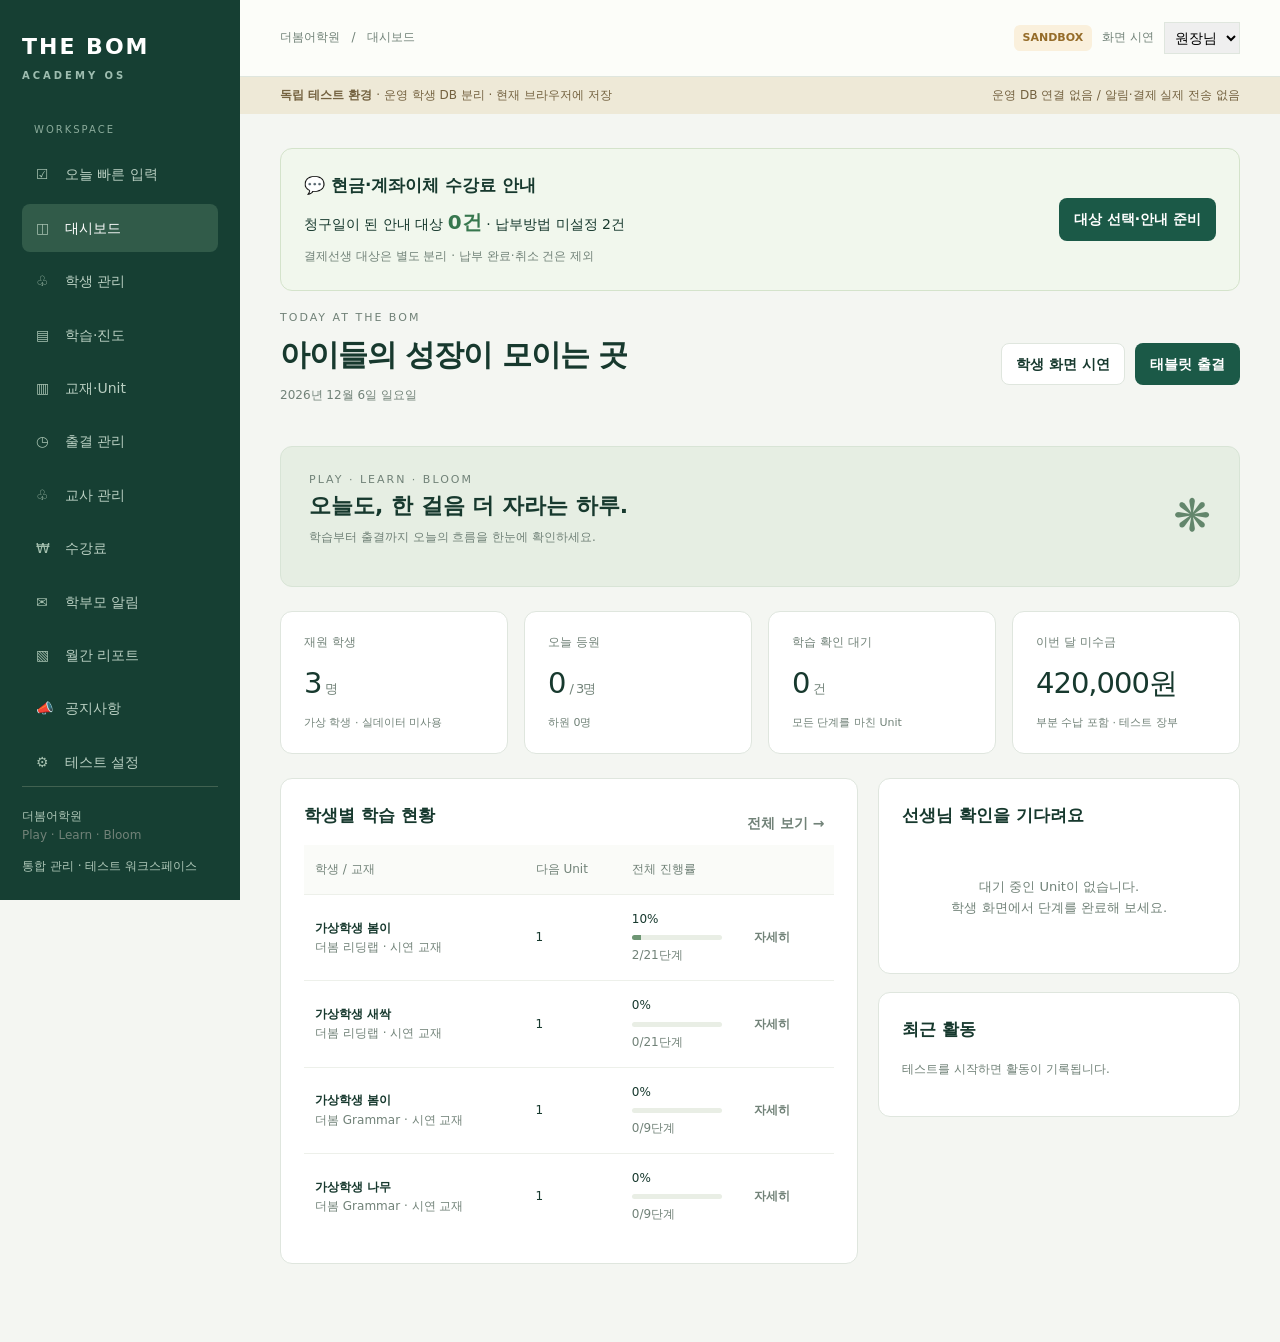
==== preview/academy-os/index.html @ 87edf985 "Keep vocabulary homework as completion checks only" ====
<!doctype html><html lang="ko"><head><meta charset="utf-8"><meta name="viewport" content="width=device-width,initial-scale=1"><meta name="theme-color" content="#1b5947"><meta http-equiv="Content-Security-Policy" content="default-src 'self'; connect-src 'self'; script-src 'self'; style-src 'self' 'unsafe-inline'; img-src 'self' data: blob:; media-src 'self' data: blob: https:; font-src 'self'; object-src 'none'; base-uri 'none'; form-action 'none'"><title>THE BOM ACADEMY OS · 테스트</title><link rel="stylesheet" href="styles.css?v=20261105hwtrim"></head><body><div id="root"></div><div id="toast" role="status" aria-live="polite"></div><dialog id="modal"></dialog><script type="module" src="app.mjs?v=20261105hwtrim"></script></body></html>
---- preview/academy-os/styles.css ----
:root{--green:#1b5947;--ink:#17392e;--muted:#718278;--bg:#f4f6f2;--line:#dfe6de;--pale:#e8f0e6;--gold:#ad7a32}*{box-sizing:border-box}body{margin:0;color:var(--ink);background:var(--bg);font:14px/1.6 system-ui,-apple-system,'Noto Sans KR',sans-serif}button,input,select,textarea{font:inherit}button{cursor:pointer}button:disabled{cursor:default;opacity:.45}button,a,input,select,textarea{outline-offset:4px}button{border:1px solid transparent;border-radius:8px;padding:9px 14px;background:var(--green);color:white;font-weight:650}button.secondary{background:white;border-color:var(--line);color:var(--ink)}button.quiet{background:transparent;color:var(--muted);padding:5px 9px}button.danger{background:#fff0ed;color:#a44736;border-color:#f0d4cb}a{color:var(--green)}.sidebar{position:fixed;inset:0 auto 0 0;width:240px;background:#163f33;color:#d9e8df;padding:34px 22px;display:flex;flex-direction:column;z-index:5}.brand{font-size:22px;font-weight:850;letter-spacing:2px;color:white;line-height:1.2}.brand small{display:block;font-size:10px;letter-spacing:3px;margin-top:10px;color:#9ebdb0}.side-label{font-size:10px;color:#8bab9b;letter-spacing:2px;margin:40px 12px 12px}.sidebar nav{display:grid;gap:5px}.sidebar nav button{background:none;text-align:left;color:#b9cfc2;border-radius:8px;padding:12px 13px;font-weight:500}.sidebar nav button.active{background:#315b49;color:white}.navicon{display:inline-block;width:29px;color:#a5c0af}.side-bottom{margin-top:auto;border-top:1px solid #416251;padding-top:20px;font-size:12px;color:#adc6b7}.main{margin-left:240px}.topbar{padding:22px 40px;border-bottom:1px solid var(--line);background:#fcfdf9;display:flex;align-items:center;justify-content:space-between;gap:12px}.crumb{color:var(--muted);font-size:12px}.role-control{display:flex;align-items:center;gap:10px}.role-control select{padding:6px;border-color:var(--line)}.badge{padding:4px 9px;border-radius:6px;font-size:11px;white-space:nowrap;background:var(--pale);color:var(--green);font-weight:650}.badge.amber{background:#faf0dc;color:#956c29}.badge.red{background:#f9e9e4;color:#a04a39}.test-banner{padding:9px 40px;background:#eee9d7;color:#746240;font-size:12px;display:flex;gap:10px;align-items:center;justify-content:space-between}.content{max-width:1450px;margin:auto;padding:34px 40px 60px}.eyebrow{font-size:11px;letter-spacing:2px;color:var(--muted)}h1{font-size:30px;letter-spacing:-1px;margin:5px 0 7px;font-weight:750}h2{font-size:17px;margin:0 0 16px}h3{font-size:15px;margin:0 0 9px}p{margin:4px 0 14px}.muted{color:var(--muted);font-size:12px}.page-head{display:flex;align-items:center;justify-content:space-between;gap:20px;margin-bottom:26px}.row{display:flex;align-items:center;gap:10px;flex-wrap:wrap}.between{justify-content:space-between}.metrics{display:grid;grid-template-columns:repeat(4,minmax(0,1fr));gap:16px;margin:24px 0}.metric,.card{background:#fff;border:1px solid var(--line);border-radius:12px}.metric{padding:21px 23px}.metric .num{font-size:29px;letter-spacing:-1px;margin:8px 0}.metric .num small{font-size:13px;margin-left:4px;color:var(--muted)}.metric .label{font-size:12px;color:var(--muted)}.metric .foot{font-size:11px;color:var(--muted)}.card{padding:23px;margin-bottom:18px}.columns{display:grid;grid-template-columns:1.6fr 1fr;gap:20px}.grid{display:grid;grid-template-columns:repeat(auto-fit,minmax(250px,1fr));gap:18px}.hero{padding:24px 28px;background:#e6eee3;border:1px solid #d8e4d6;border-radius:12px;display:flex;justify-content:space-between;align-items:center;gap:25px}.hero h2{font-size:22px;margin-bottom:5px}.hero .mark{font-size:45px;color:#63866c}.table-wrap{overflow-x:auto}table{width:100%;border-collapse:collapse;white-space:nowrap}td,th{text-align:left;padding:15px 11px;border-bottom:1px solid #edf0ea;font-size:12px}th{color:var(--muted);font-weight:500;background:#fafbf8}tr:last-child td{border-bottom:0}.person{display:flex;align-items:center;gap:10px}.avatar{height:34px;width:34px;background:#e9efe4;border-radius:50%;display:grid;place-items:center;color:#567555;font-size:11px}.progressbar{height:5px;border-radius:9px;background:#e9eee5;overflow:hidden;width:100%;min-width:65px;margin:6px 0}.progressbar i{display:block;height:100%;background:#6e9674}.empty{padding:32px;text-align:center;color:var(--muted);font-size:13px}.field{display:grid;gap:6px;margin-bottom:16px}.field label{font-size:12px;font-weight:650}.field input,.field select,.field textarea,input.search,select.filter{width:100%;padding:10px 12px;border:1px solid #d8e2d7;border-radius:7px;background:#fff;color:var(--ink)}textarea{min-height:95px;resize:vertical}.field textarea{white-space:pre-wrap}.formgrid{display:grid;grid-template-columns:1fr 1fr;gap:0 15px}input.search{max-width:260px}.tabs{display:flex;gap:8px;margin:18px 0;flex-wrap:wrap}.tabs button{background:white;color:var(--muted);border:1px solid var(--line)}.tabs button.active{background:var(--green);color:white}.step{padding:17px;border:1px solid var(--line);border-radius:9px;margin:10px 0}.step.done{background:#f0f6ed}.step label{display:flex;gap:12px;align-items:center;font-weight:650}.step input[type=checkbox]{accent-color:var(--green);width:19px;height:19px}.step p{margin:9px 0 0 31px;white-space:pre-wrap}.step audio{display:block;max-width:100%;margin-top:12px}.number{font-size:10px;color:var(--muted);letter-spacing:1px}dialog{border:1px solid var(--line);border-radius:14px;padding:27px;max-width:760px;width:calc(100% - 28px);max-height:90vh;color:var(--ink)}dialog::backdrop{background:#0d261ba6}dialog h2{font-size:20px}dialog .actions{display:flex;justify-content:flex-end;gap:9px;margin-top:22px;position:sticky;bottom:-27px;background:white;padding:16px 0}.stepedit{padding:15px;background:#f8faf6;border:1px solid var(--line);border-radius:8px;margin:10px 0}.note{font-size:12px;background:#f7f2e6;border-radius:8px;padding:12px 15px;color:#7b6840;margin-bottom:16px}.activity{padding:13px 0;border-bottom:1px solid #edf0ea}.activity:last-child{border:0}.dot{width:7px;height:7px;border-radius:50%;background:#739b73;display:inline-block;margin-right:9px}.week label{display:inline-flex;align-items:center;gap:4px;padding:7px}.report{max-width:820px;margin:auto;background:white;border:1px solid var(--line);padding:40px;border-radius:12px}.report header{border-bottom:2px solid var(--green);padding-bottom:18px;margin-bottom:22px}.report .comment{white-space:pre-wrap;padding:18px;background:#f4f7f0;border-radius:8px}.kiosk{max-width:480px;margin:30px auto;text-align:center}.kiosk input{font-size:30px;text-align:center;letter-spacing:15px}.keys{display:grid;grid-template-columns:repeat(3,1fr);gap:10px;margin:18px 0}.keys button{padding:17px;font-size:23px;background:white;color:var(--ink);border-color:var(--line)}#toast{position:fixed;bottom:25px;left:50%;transform:translateX(-50%);background:#183f32;color:white;max-width:90%;border-radius:9px;padding:12px 20px;z-index:30;display:none;font-size:13px}.file{display:none}.link-button{background:none;color:var(--green);padding:0;border:0}.balance{font-variant-numeric:tabular-nums}.student-shell{max-width:960px;margin:0 auto}.mobile-brand{display:none}.stepedit .field{margin-bottom:10px}.checkgroup{display:flex;gap:15px;padding:8px 0}.checkgroup label{display:flex;align-items:center;gap:5px}button:focus-visible,a:focus-visible{outline:3px solid #d6ac58}.print-only{display:none}@media(max-width:1050px){.sidebar{width:200px;padding:26px 16px}.main{margin-left:200px}.topbar{padding:18px 24px}.content{padding:25px 24px}.test-banner{padding:9px 24px}.metrics{grid-template-columns:repeat(2,1fr)}.columns{grid-template-columns:1fr}.role-control{flex-wrap:wrap}}@media(max-width:700px){.sidebar{position:relative;width:100%;padding:18px}.brand{font-size:17px}.brand small,.side-label,.side-bottom{display:none}.sidebar nav{display:flex;overflow-x:auto;margin-top:18px;gap:6px}.sidebar nav button{padding:9px 12px;white-space:nowrap;font-size:12px}.navicon{width:20px}.main{margin:0}.topbar{padding:12px 18px}.crumb{display:none}.content{padding:22px 16px}.test-banner{padding:9px 16px;display:block}.test-banner span{display:block}h1{font-size:25px}.page-head{align-items:flex-start;gap:10px;flex-wrap:wrap}.metric{padding:17px}.metric .num{font-size:24px}.card{padding:17px}.hero{padding:20px}.hero .mark{display:none}.formgrid{grid-template-columns:1fr}.report{padding:22px}.badge{font-size:10px}.grid{grid-template-columns:1fr}}@media print{body{background:white}.sidebar,.topbar,.test-banner,.page-head,.tabs,.no-print,#toast,dialog{display:none!important}.main{margin:0}.content{padding:0}.report{border:0;max-width:none}.print-only{display:block}.report{break-inside:avoid}button{display:none!important}}
/* Familiar Learning Lab: visible forms and simple horizontal navigation. */
.classic-lab{max-width:1100px;margin:auto}.lab-intro{padding:25px 28px;background:#e8f5eb;border:1px solid #d5e8d8;border-radius:20px;margin-bottom:20px}.lab-intro h1{font-size:27px;margin:9px 0}.lab-intro p{margin-bottom:0;color:#577060}.lab-tabs{display:flex;flex-wrap:wrap;gap:8px;margin:0 0 22px}.lab-tabs button{background:white;color:#28774f;border:1px solid #d8e7dc;border-radius:24px;padding:10px 16px}.lab-tabs button.active{background:#28774f;color:white}.classic-lab .card{border-radius:17px}.classic-lab .formgrid{grid-template-columns:repeat(3,minmax(0,1fr))}.lab-item{display:flex;justify-content:space-between;gap:15px;padding:18px 0;border-bottom:1px solid #e3ece4;align-items:center;flex-wrap:wrap}.lab-item:last-child{border:0}.lab-item p{margin:6px 0 0}.lab-count{font-size:30px;color:#28774f}.lab-week{display:block}.lab-week .week{margin-top:10px}.lab-form{max-width:100%}.classic-lab button{min-height:42px}.lab-item button{padding:8px 12px;font-size:12px}
/* Student garden: one full-width learning page, large targets, quiet guidance. */
.student-mode{background:#f5faf2;min-height:100vh;color:#284c37}.student-mode .sidebar{display:none}.student-mode .main{margin:0}.student-mode .topbar{max-width:none;background:#fffef9;border-bottom:1px solid #deead7;padding:14px max(20px,calc((100vw - 940px)/2));gap:10px}.student-mode .crumb{font-weight:800;color:#2b714d;font-size:14px}.student-mode .crumb::before{content:'🌿 ';font-size:20px}.student-mode .test-banner{background:#f3efdc;color:#82764f;padding:7px max(20px,calc((100vw - 940px)/2));font-size:10px}.student-mode .content{padding:28px 20px 35px;max-width:980px}.student-mode .card{border-radius:23px;border-color:#dce9d6;padding:25px 28px;box-shadow:0 3px 0 #e9f0e3;margin-bottom:20px}.student-shell{max-width:900px}.student-welcome{display:flex;justify-content:space-between;align-items:center;min-height:160px;padding:25px 34px;margin-bottom:18px;background:#e6f3d9;border:1px solid #d3e6be;border-radius:27px;position:relative;overflow:hidden}.student-kicker{font-size:10px;letter-spacing:2px;font-weight:800;color:#769366}.student-welcome h1{font-size:32px;font-weight:850;letter-spacing:-1px;margin:8px 0}.student-welcome h1 span{font-size:27px}.student-welcome p{color:#6e8960;margin:0;font-size:14px}.sprout-friend{height:112px;width:140px;position:relative;flex-shrink:0;margin-right:20px}.sprout-face{position:absolute;bottom:0;left:35px;width:88px;height:79px;border-radius:43% 43% 45% 45%;background:#fff9da;border:2px solid #d6dfa9;transform:rotate(-6deg);box-shadow:0 5px 0 #cfdfb8}.sprout-face i{position:absolute;top:30px;left:23px;background:#437345;height:7px;width:6px;border-radius:50%}.sprout-face i:nth-child(2){left:57px}.sprout-face b{position:absolute;left:34px;top:34px;font-size:21px;color:#437345}.sprout-face::before,.sprout-face::after{content:'';position:absolute;width:13px;height:7px;border-radius:50%;background:#f4cdb0;top:43px;left:9px}.sprout-face::after{left:62px}.leaf{position:absolute;width:43px;height:23px;background:#80b46e;border:2px solid #699957;border-radius:80% 5% 80% 5%;top:11px;left:40px;transform:rotate(43deg);z-index:1}.leaf.right{left:77px;top:6px;transform:rotate(-20deg)}.demo-student{font-size:11px;color:#819174;margin:0 5px 18px}.demo-student summary{cursor:pointer}.demo-student select{margin:9px;border:1px solid #d2e1ca;background:white;padding:6px 10px;border-radius:8px}.student-mode h2{font-size:18px;margin:0 0 19px;display:flex;align-items:center;gap:10px;letter-spacing:-.5px}.section-number{display:inline-grid;place-items:center;background:#e5f0da;color:#568344;width:27px;height:27px;border-radius:50%;font-size:13px}.section-emoji{font-size:20px;margin-left:2px}.book-picks{display:grid;grid-template-columns:repeat(2,minmax(0,1fr));gap:13px}.book-pick{display:flex;align-items:center;gap:13px;border:2px solid #e4eadf;border-radius:17px;background:#fffefa;color:#34553a;text-align:left;padding:15px;min-height:99px;position:relative;transition:border-color .15s}.book-pick.selected{background:#f0f8e9;border-color:#81ac67}.book-cover{font-size:37px;flex-shrink:0;display:grid;place-items:center;width:50px;height:60px;background:#e4f0da;border-radius:9px}.book-cover.cover-1{background:#fff0d9}.book-cover.cover-2{background:#e4eef4}.book-pick strong{display:block;font-size:14px;line-height:1.5;overflow-wrap:anywhere}.book-pick small{display:block;font-size:10px;color:#829271;margin-top:6px;font-weight:500}.book-tick{margin-left:auto;width:23px;height:23px;display:grid;place-items:center;flex-shrink:0;border-radius:50%;background:#edf1e7;font-size:13px;color:#93a087}.book-pick.selected .book-tick{background:#80a966;color:white}.unit-picks{display:grid;grid-template-columns:repeat(auto-fill,minmax(105px,1fr));gap:10px;max-height:250px;overflow-y:auto;padding:2px}.unit-pick{border:1px solid #dde7d5;background:#fbfcf7;color:#6d8063;padding:11px 8px;border-radius:14px;min-height:65px}.unit-pick span{font-weight:800;display:block;font-size:14px}.unit-pick small{font-weight:500;font-size:10px;display:block;margin-top:3px}.unit-pick.selected{background:#e4f1d7;color:#3c7139;border:2px solid #86ac69}.unit-pick.approved:not(.selected){background:#fff9e8;border-color:#e9dcad;color:#8d7a45}.student-total{margin:16px 1px 0;font-size:11px}.student-total .progressbar{height:5px;margin-top:8px;background:#eef2e8}.student-mode .progressbar i{background:#95b979}.student-lesson .row h2{margin-bottom:0}.lesson-pill{font-size:11px;color:#65834f;background:#eef5e7;border-radius:20px;padding:7px 13px}.lesson-progress{margin:20px 0 18px;padding:16px 19px;background:#f5f8ef;border-radius:15px}.lesson-progress-top{display:flex;align-items:center;justify-content:space-between;gap:10px;color:#63814b;font-size:12px}.lesson-progress-top>span{font-weight:800}.lesson-progress .progressbar{height:9px;background:#e2ead9;margin:10px 0 7px}.growth-dots{display:flex;justify-content:space-between;gap:6px}.growth-dots span{text-align:center;flex:1;color:#c9d7be;font-size:16px;line-height:1.1}.growth-dots .grown{font-size:14px}.student-step{border:1px solid #e0e8d8;border-radius:18px;margin:13px 0;background:#fffefc;overflow:hidden}.student-step.next{border:2px solid #96b97b;background:#fefff9}.student-step.done{background:#f2f8ec;border-color:#d9e6cf}.step-label{cursor:pointer;display:flex;align-items:center;gap:12px;padding:19px 19px 9px;min-height:80px}.step-label input{order:4;width:23px;height:23px;accent-color:#6e9b50;flex-shrink:0;margin-left:4px;cursor:pointer}.step-number{display:grid;place-items:center;height:34px;width:34px;border-radius:12px;background:#eef1e6;color:#849475;font-size:12px;font-weight:800;flex-shrink:0}.student-step.next .step-number{background:#dfeccf;color:#5c7c48}.student-step.done .step-number{background:#8cae6e;color:white}.step-heading{display:block;flex:1}.step-heading strong{display:block;font-size:16px;letter-spacing:-.3px;line-height:1.5}.step-heading small{font-size:11px;display:block;color:#93a084;margin-top:3px}.step-state{font-size:10px;color:#9aa78d;white-space:nowrap}.student-step.done .step-state{color:#79a159;font-weight:750}.step-body{padding:0 22px 20px 66px}.step-body p{font-size:12px;color:#7f8f70;white-space:pre-wrap;line-height:1.8;margin:0 0 8px}.step-body audio{width:100%;max-width:520px;height:45px;margin-top:8px}.audio-pending{display:inline-block;font-size:10px;color:#9aa68e;background:#f6f7f0;border-radius:8px;padding:7px 10px}.classcard-play{display:flex;align-items:center;justify-content:space-between;gap:15px;background:#fff1d9;color:#8b6b32;border:1px solid #ebd6ac;border-radius:12px;padding:12px 17px;text-decoration:none;font-size:13px;font-weight:750;max-width:320px;margin-top:12px}.student-finish{background:#f5efd9;color:#91804b;border-radius:13px;padding:16px;text-align:center;font-size:12px;margin-top:20px}.student-footer{text-align:center;color:#88a173;font-size:13px;margin-top:30px;line-height:2}.student-footer small{font-size:9px;letter-spacing:2px;color:#a4b299}.student-mode .role-control select{font-size:11px}.student-mode .role-control .badge{display:none}
@media(max-width:1050px){.classic-lab .formgrid{grid-template-columns:1fr 1fr}.student-mode .topbar{padding:12px 22px}.student-mode .test-banner{padding:7px 22px}}@media(max-width:700px){.classic-lab .formgrid{grid-template-columns:1fr}.lab-intro{padding:20px}.lab-tabs{gap:6px}.lab-tabs button{font-size:12px;padding:8px 12px}.student-mode .content{padding:18px 13px 30px}.student-mode .topbar{padding:12px 16px}.student-mode .crumb{display:block;font-size:12px}.student-mode .test-banner{padding:6px 16px}.student-mode .test-banner span:last-child{display:none}.student-mode .card{padding:20px 17px;border-radius:21px}.student-welcome{padding:24px 22px;min-height:145px;border-radius:24px}.student-welcome h1{font-size:26px}.student-welcome p{font-size:12px}.sprout-friend{transform:scale(.75);transform-origin:right center;width:98px;margin-right:0}.student-mode h2{font-size:16px;gap:8px}.book-picks{grid-template-columns:1fr}.book-pick{min-height:87px}.student-units>.row{gap:0}.student-units>.row .muted{font-size:10px;margin:0 0 12px 35px}.unit-picks{grid-template-columns:repeat(auto-fill,minmax(80px,1fr))}.lesson-pill{font-size:10px;padding:5px 9px}.student-lesson>.row h2{font-size:15px}.student-lesson>.row{gap:12px}.step-label{padding:16px 13px 9px;gap:9px}.step-heading strong{font-size:14px}.step-state{display:none}.step-label input{width:24px;height:24px}.step-body{padding:0 15px 17px 56px}.step-body p{font-size:12px}.step-number{height:31px;width:31px;border-radius:10px}.lesson-progress{padding:14px}.demo-student{font-size:10px}.student-finish{font-size:11px;line-height:1.8}.sprout-face{left:13px}.leaf{left:18px}.leaf.right{left:55px}}
@media(prefers-reduced-motion:reduce){.book-pick{transition:none}}
/* Fast daily entry: compact class register with focus-preserving autosave. */
.daily-workspace{max-width:1500px;margin:auto}.daily-workspace .page-head{margin-bottom:20px}.daily-grade-tabs{display:flex;gap:7px;flex-wrap:wrap;margin-bottom:15px}.daily-grade-tabs button{background:#fff;color:#627467;border:1px solid #dce6de;padding:9px 19px;border-radius:9px;font-size:13px;min-height:40px}.daily-grade-tabs button.active{background:#e7f2e7;color:#286742;border-color:#86ad8b;font-weight:800}.daily-toolbar{background:#fff;padding:14px 16px;border:1px solid var(--line);border-radius:12px;display:flex;align-items:center;justify-content:space-between;gap:15px;flex-wrap:wrap}.daily-toolbar input[type=date]{border:1px solid #d6e2d8;padding:8px 11px;border-radius:8px;background:#fff;font:inherit;min-height:40px}.daily-toolbar .search{width:175px}.daily-filter{font-size:12px;display:flex;align-items:center;gap:6px;white-space:nowrap}.daily-filter input{accent-color:var(--green);width:16px;height:16px}.daily-date-label{font-size:12px;color:#7b8a7a}.daily-hint{display:flex;justify-content:space-between;gap:15px;flex-wrap:wrap;font-size:12px;color:#748771;margin:16px 3px 13px}.daily-hint kbd{font:inherit;border:1px solid #d9e3d6;background:white;border-radius:4px;padding:1px 5px}.daily-summary{display:flex;gap:20px;align-items:center;flex-wrap:wrap;background:#edf4eb;border:1px solid #dce8d7;border-radius:10px;padding:12px 16px;margin-bottom:15px;font-size:12px;color:#6b8063}.daily-summary b{color:#37634a}.daily-summary .text-green,.text-green{color:#25835c}.daily-summary .text-red,.text-red{color:#c36655}.daily-table-wrap{border:1px solid #d9e4d9;border-radius:12px;overflow:auto;background:white;max-height:70vh}.daily-table{width:100%;min-width:990px;table-layout:fixed;border-collapse:separate;border-spacing:0}.daily-table thead{position:sticky;top:0;z-index:3}.daily-table th{background:#eaf3ed;color:#557160;padding:16px 12px;font-size:12px;white-space:normal;border-bottom:1px solid #cfdfd1;font-weight:750}.daily-table th:nth-child(2){width:300px}.daily-table th:nth-child(5){width:155px}.daily-table td{padding:18px 11px;border-bottom:1px solid #e2eae0;vertical-align:middle;background:#fff;font-size:12px}.daily-table tr:nth-child(even) td{background:#fafcf8}.daily-table tr:focus-within td{background:#f3f9ef}.daily-table td.daily-student-col,.daily-table th.daily-student-col{position:sticky;left:0;z-index:2;width:145px;background:#f2f7f0;white-space:normal;border-right:1px solid #dce7d7}.daily-table th.daily-student-col{z-index:4;background:#e3efe5}.daily-student-col strong{display:block;font-size:13px;color:#31513c;line-height:1.5;overflow-wrap:anywhere}.daily-student-col small{display:block;color:#96a08e;font-size:10px;margin-top:5px}.daily-homework-col{width:132px;text-align:center}.daily-score-col{width:160px}.daily-status-col{width:95px;text-align:center}.daily-unit-line{display:flex;align-items:center;gap:7px;margin-bottom:8px;min-width:0}.daily-unit-line>span{font-size:11px;color:#66805e;white-space:normal;line-height:1.5;flex:1;min-width:0;overflow-wrap:anywhere}.daily-unit-line select{width:90px;flex-shrink:0;background:white;border:1px solid #c9ddc9;border-radius:7px;padding:7px;color:#315e3b;min-height:37px;font-size:12px;font-weight:650}.daily-remove{background:none;color:#a8b3a2;font-size:18px;line-height:1;border:0;padding:4px}.daily-add-book{border:0;color:#7a9b6b;background:transparent;font-size:10px;max-width:100%;padding:5px 0;min-height:26px}.hw-buttons{display:flex;gap:5px;align-items:center;justify-content:center}.hw-buttons button{width:34px;height:37px;padding:0;border:1px solid #dae4d6;background:white;color:#a0ad97;font-size:15px;font-weight:700;border-radius:7px}.hw-buttons .hw-o{color:#348d66}.hw-buttons .hw-x{color:#ce7a68}.hw-buttons .hw-o.selected{background:#e4f5e9;border-color:#5ea87c;color:#207243;box-shadow:0 0 0 1px #5ea87c}.hw-buttons .hw-x.selected{background:#fff0eb;border-color:#ce8874;color:#b15948;box-shadow:0 0 0 1px #ce8874}.hw-buttons .hw-clear{width:25px;font-size:12px}.hw-buttons .hw-clear.selected{background:#f1f3ed;color:#8e9d80}.daily-score-inputs{display:flex;gap:5px;align-items:center}.daily-score-inputs input{font:inherit;font-size:16px;font-weight:750;width:65px;min-height:41px;padding:7px 5px;text-align:center;border:1px solid #c4d8c7;border-radius:7px;color:#2f6943;background:white;appearance:textfield;-moz-appearance:textfield}.daily-score-inputs input::-webkit-inner-spin-button,.daily-score-inputs input::-webkit-outer-spin-button{-webkit-appearance:none;margin:0}.daily-score-inputs input[data-daily-field=wordMax]{width:47px;font-size:12px;color:#94a38a;border-color:#e1e8dc;font-weight:500}.daily-score-inputs>span{color:#a9b6a2}.daily-score-col>small{font-size:9px;color:#9ba892;display:block;margin-top:6px;white-space:normal}.daily-note{width:100%;min-width:0;padding:10px 9px;border:1px solid #dfe7d9;border-radius:7px;background:#fff;font-size:11px;color:#56724a;min-height:39px}.daily-note::placeholder{color:#a2ae9a}.daily-status-col [data-daily-status]{display:block;font-size:10px;white-space:normal}.save-saved{color:#6b9d69}.save-blank{color:#acb5a4}.save-saving,.save-dirty{color:#b1954b}.save-error{color:#ba5c4c;font-weight:700}.daily-row-save{background:transparent;border:0;color:#7d9671;font-size:10px;padding:3px 6px;min-height:26px}.daily-table input:focus,.daily-table select:focus{outline:2px solid #8bb478;outline-offset:1px}.daily-bottom{font-size:11px;margin:14px 3px 0}.daily-table tr[hidden],#daily-filter-empty[hidden]{display:none!important}@media(max-width:700px){.daily-grade-tabs{flex-wrap:nowrap;overflow-x:auto;padding-bottom:7px}.daily-grade-tabs button{white-space:nowrap;padding:8px 14px}.daily-toolbar{padding:12px}.daily-toolbar .row{gap:7px}.daily-toolbar .search{width:150px}.daily-date-label{display:none}.daily-hint{font-size:11px;gap:6px}.daily-summary{gap:10px 20px;font-size:11px}.daily-table-wrap{max-height:75vh}.daily-table{min-width:950px}.daily-table td.daily-student-col,.daily-table th.daily-student-col{width:125px}.daily-workspace .page-head h1{font-size:25px}}
.profile-section{padding-top:19px;margin-top:18px;border-top:1px solid #e0e9dd;font-size:15px}.profile-check{display:flex;align-items:center;gap:8px;font-size:12px;margin:12px 0}.profile-check input{width:17px;height:17px;accent-color:var(--green)}.schedule-slot{display:flex;align-items:center;gap:9px;background:#f4f8f0;padding:11px;border:1px solid #e0e9da;border-radius:9px;margin:9px 0}.schedule-slot select,.schedule-slot input{padding:8px;border:1px solid #cdddca;border-radius:7px;background:white;min-width:0;font-size:12px}.schedule-slot select{flex:1}.schedule-slot input{width:115px}.schedule-slot span{color:#8ba17c}.schedule-slot .quiet{font-size:11px}.profile-section+.formgrid{margin-top:14px}@media(max-width:600px){.schedule-slot{gap:6px;padding:8px;flex-wrap:wrap}.schedule-slot input{width:93px}.schedule-slot select{flex:none;width:82px}.schedule-slot .quiet{margin-left:auto}}
.notice-overview{display:flex;align-items:center;justify-content:space-between;gap:18px;background:#f1f7ed;border-color:#d4e3cb}.notice-overview h2{margin-bottom:7px}.notice-overview p{margin-bottom:6px}.notice-overview p b{font-size:20px;color:#37774e}.notice-preview-item{border:1px solid #dce6d7;padding:16px;border-radius:12px;margin-bottom:13px}.notice-preview-item textarea{min-height:215px}.notice-preview-item h3{margin-bottom:8px}@media(max-width:700px){.notice-overview{align-items:flex-start;flex-direction:column}}

#toast{align-items:flex-start;gap:14px;overflow-wrap:anywhere}#toast>span{flex:1;white-space:pre-wrap}.notice-close{background:transparent;color:inherit;border:1px solid #ffffff66;padding:2px 8px;white-space:nowrap;font-size:12px}dialog #toast.dialog-notice{position:sticky;top:-27px;bottom:auto;left:auto;transform:none;max-width:none;width:100%;z-index:10;margin:0 0 18px;border:1px solid #b7cabf;box-shadow:0 3px 12px #17392e22;outline-offset:2px}

.parent-actions{padding:18px;background:#edf4e9;border:1px solid #dce8d4;border-radius:12px;margin:16px 0}.parent-link-button{display:inline-block;padding:11px 16px;border:1px solid #b9cfb6;border-radius:9px;background:white;text-decoration:none;font-weight:700;margin:6px 8px 8px 0}.notice-summary{white-space:pre-wrap;padding:16px;background:#f5f7f1;border-radius:10px}.parent-actions .muted{margin:10px 0 0}
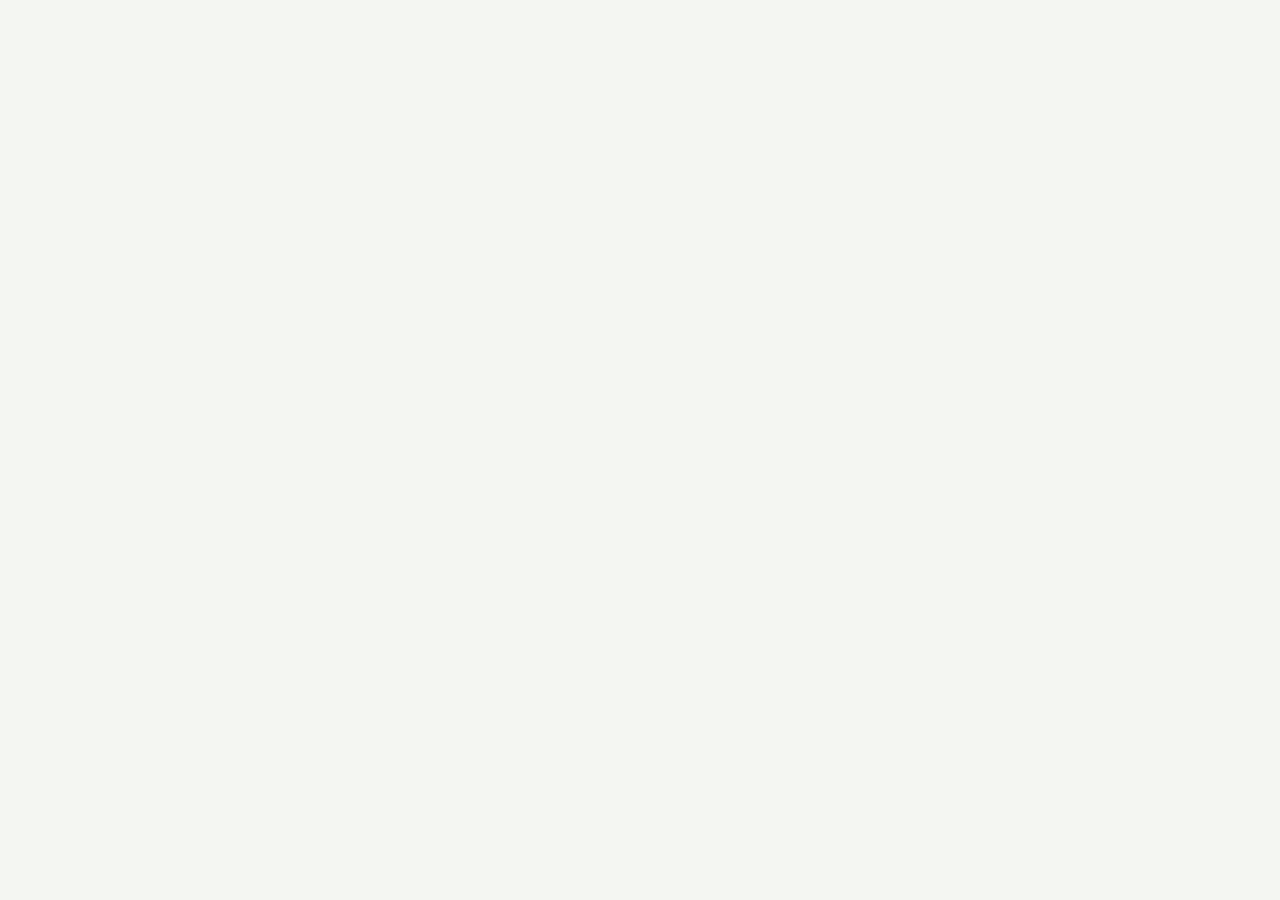
==== commit f17b9b16: "Enable assigned students to submit daily word test scores" ====
--- a/preview/academy-os/index.html
+++ b/preview/academy-os/index.html
@@ -1 +1 @@
-<!doctype html><html lang="ko"><head><meta charset="utf-8"><meta name="viewport" content="width=device-width,initial-scale=1"><meta name="theme-color" content="#1b5947"><meta http-equiv="Content-Security-Policy" content="default-src 'self'; connect-src 'self'; script-src 'self'; style-src 'self' 'unsafe-inline'; img-src 'self' data: blob:; media-src 'self' data: blob: https:; font-src 'self'; object-src 'none'; base-uri 'none'; form-action 'none'"><title>THE BOM ACADEMY OS · 테스트</title><link rel="stylesheet" href="styles.css?v=20261105hwtrim"></head><body><div id="root"></div><div id="toast" role="status" aria-live="polite"></div><dialog id="modal"></dialog><script type="module" src="app.mjs?v=20261105hwtrim"></script></body></html>
+<!doctype html><html lang="ko"><head><meta charset="utf-8"><meta name="viewport" content="width=device-width,initial-scale=1"><meta name="theme-color" content="#1b5947"><meta http-equiv="Content-Security-Policy" content="default-src 'self'; connect-src 'self'; script-src 'self'; style-src 'self' 'unsafe-inline'; img-src 'self' data: blob:; media-src 'self' data: blob: https:; font-src 'self'; object-src 'none'; base-uri 'none'; form-action 'none'"><title>THE BOM ACADEMY OS · 테스트</title><link rel="stylesheet" href="styles.css?v=20261105studentscore"></head><body><div id="root"></div><div id="toast" role="status" aria-live="polite"></div><dialog id="modal"></dialog><script type="module" src="app.mjs?v=20261105studentscore"></script></body></html>
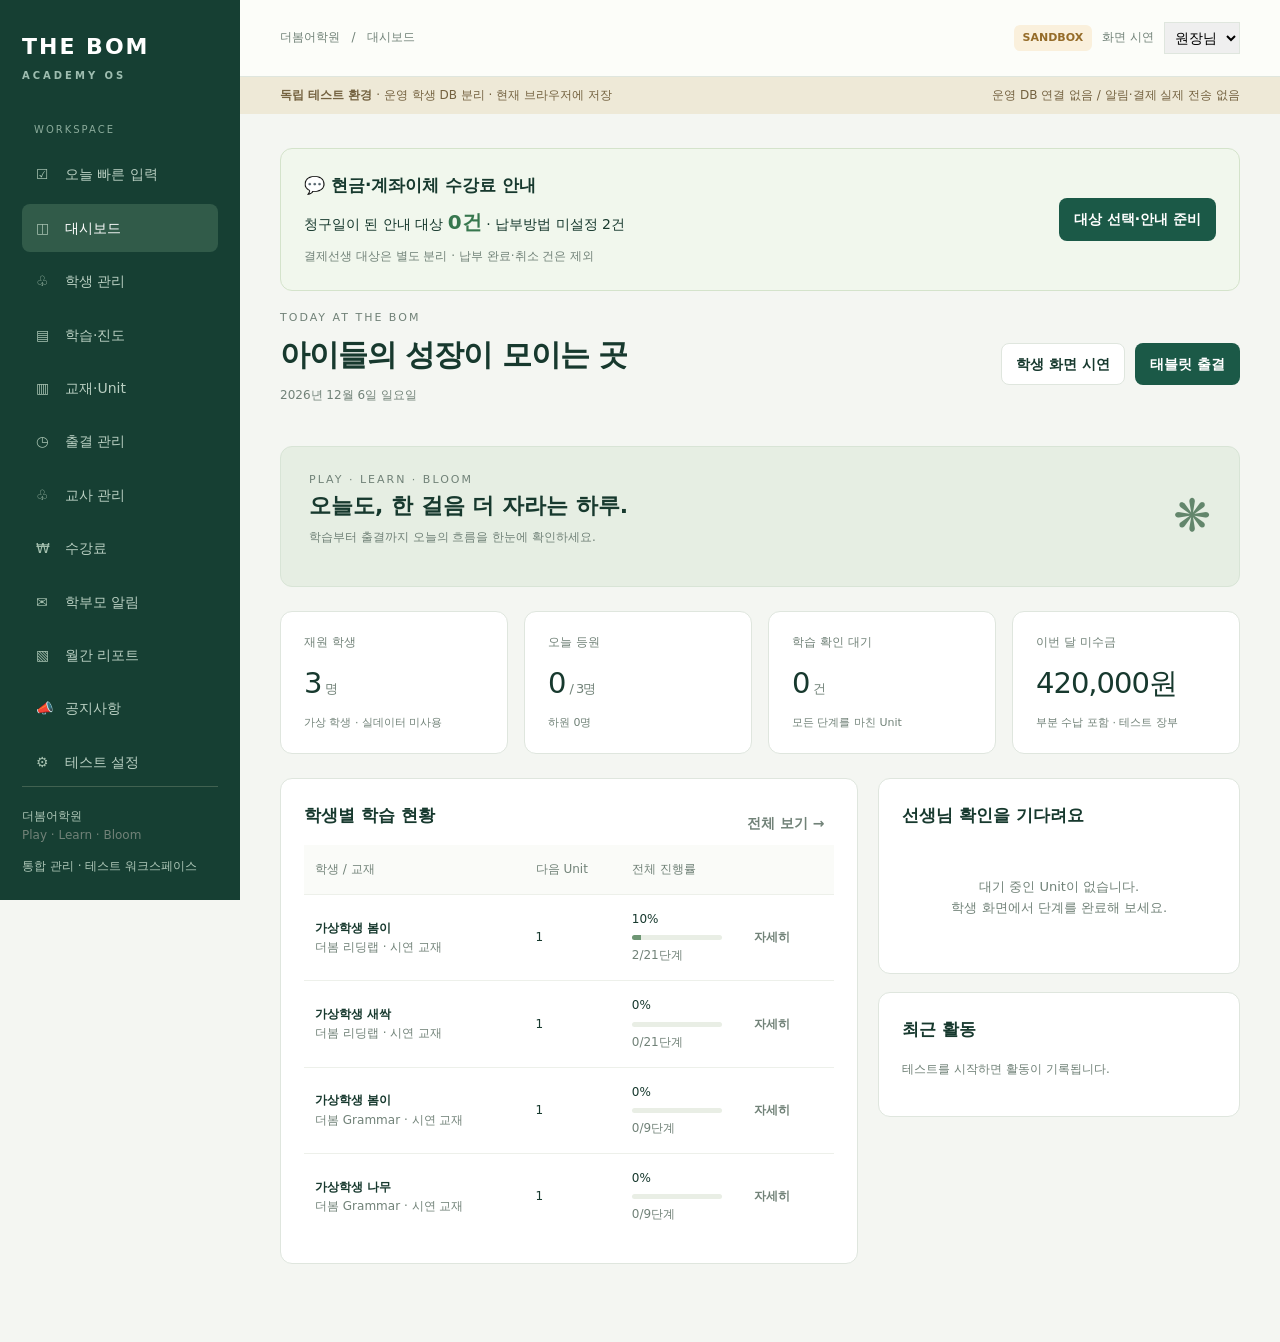
==== commit 6d36d240: "Accept correct answers and question totals per student test" ====
--- a/preview/academy-os/index.html
+++ b/preview/academy-os/index.html
@@ -1 +1 @@
-<!doctype html><html lang="ko"><head><meta charset="utf-8"><meta name="viewport" content="width=device-width,initial-scale=1"><meta name="theme-color" content="#1b5947"><meta http-equiv="Content-Security-Policy" content="default-src 'self'; connect-src 'self'; script-src 'self'; style-src 'self' 'unsafe-inline'; img-src 'self' data: blob:; media-src 'self' data: blob: https:; font-src 'self'; object-src 'none'; base-uri 'none'; form-action 'none'"><title>THE BOM ACADEMY OS · 테스트</title><link rel="stylesheet" href="styles.css?v=20261105studentscore"></head><body><div id="root"></div><div id="toast" role="status" aria-live="polite"></div><dialog id="modal"></dialog><script type="module" src="app.mjs?v=20261105studentscore"></script></body></html>
+<!doctype html><html lang="ko"><head><meta charset="utf-8"><meta name="viewport" content="width=device-width,initial-scale=1"><meta name="theme-color" content="#1b5947"><meta http-equiv="Content-Security-Policy" content="default-src 'self'; connect-src 'self'; script-src 'self'; style-src 'self' 'unsafe-inline'; img-src 'self' data: blob:; media-src 'self' data: blob: https:; font-src 'self'; object-src 'none'; base-uri 'none'; form-action 'none'"><title>THE BOM ACADEMY OS · 테스트</title><link rel="stylesheet" href="styles.css?v=20261105scoreratio"></head><body><div id="root"></div><div id="toast" role="status" aria-live="polite"></div><dialog id="modal"></dialog><script type="module" src="app.mjs?v=20261105scoreratio"></script></body></html>
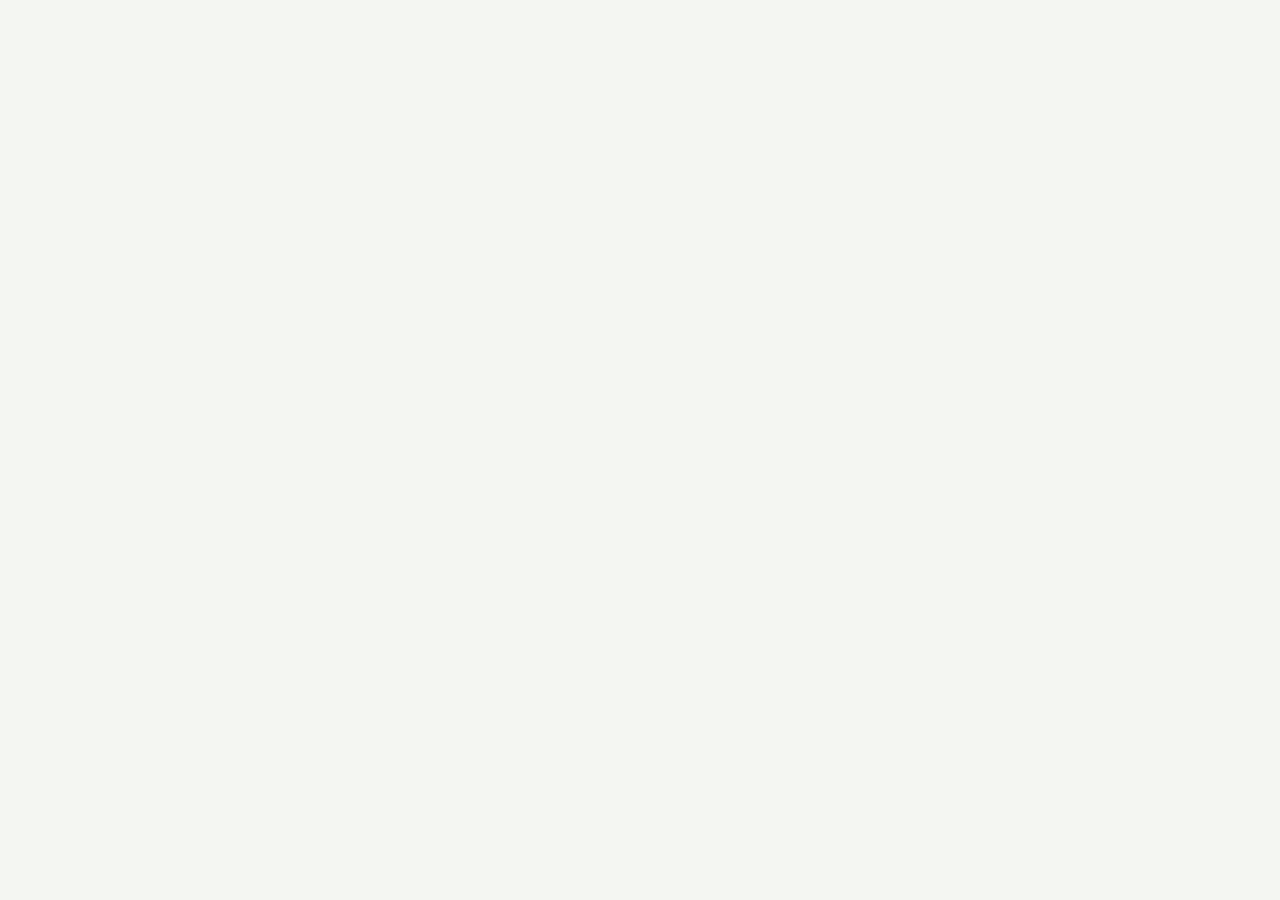
==== commit 4a816c98: "Add secure owner-only Solapi setup and read-only template verification" ====
--- a/preview/academy-os/index.html
+++ b/preview/academy-os/index.html
@@ -1 +1 @@
-<!doctype html><html lang="ko"><head><meta charset="utf-8"><meta name="viewport" content="width=device-width,initial-scale=1"><meta name="theme-color" content="#1b5947"><meta http-equiv="Content-Security-Policy" content="default-src 'self'; connect-src 'self'; script-src 'self'; style-src 'self' 'unsafe-inline'; img-src 'self' data: blob:; media-src 'self' data: blob: https:; font-src 'self'; object-src 'none'; base-uri 'none'; form-action 'none'"><title>THE BOM ACADEMY OS · 테스트</title><link rel="stylesheet" href="styles.css?v=20261105scoreratio"></head><body><div id="root"></div><div id="toast" role="status" aria-live="polite"></div><dialog id="modal"></dialog><script type="module" src="app.mjs?v=20261105scoreratio"></script></body></html>
+<!doctype html><html lang="ko"><head><meta charset="utf-8"><meta name="viewport" content="width=device-width,initial-scale=1"><meta name="theme-color" content="#1b5947"><meta http-equiv="Content-Security-Policy" content="default-src 'self'; connect-src 'self'; script-src 'self'; style-src 'self' 'unsafe-inline'; img-src 'self' data: blob:; media-src 'self' data: blob: https:; font-src 'self'; object-src 'none'; base-uri 'none'; form-action 'none'"><title>THE BOM ACADEMY OS · 테스트</title><link rel="stylesheet" href="styles.css?v=20261105solapi"></head><body><div id="root"></div><div id="toast" role="status" aria-live="polite"></div><dialog id="modal"></dialog><script type="module" src="app.mjs?v=20261105solapi"></script></body></html>
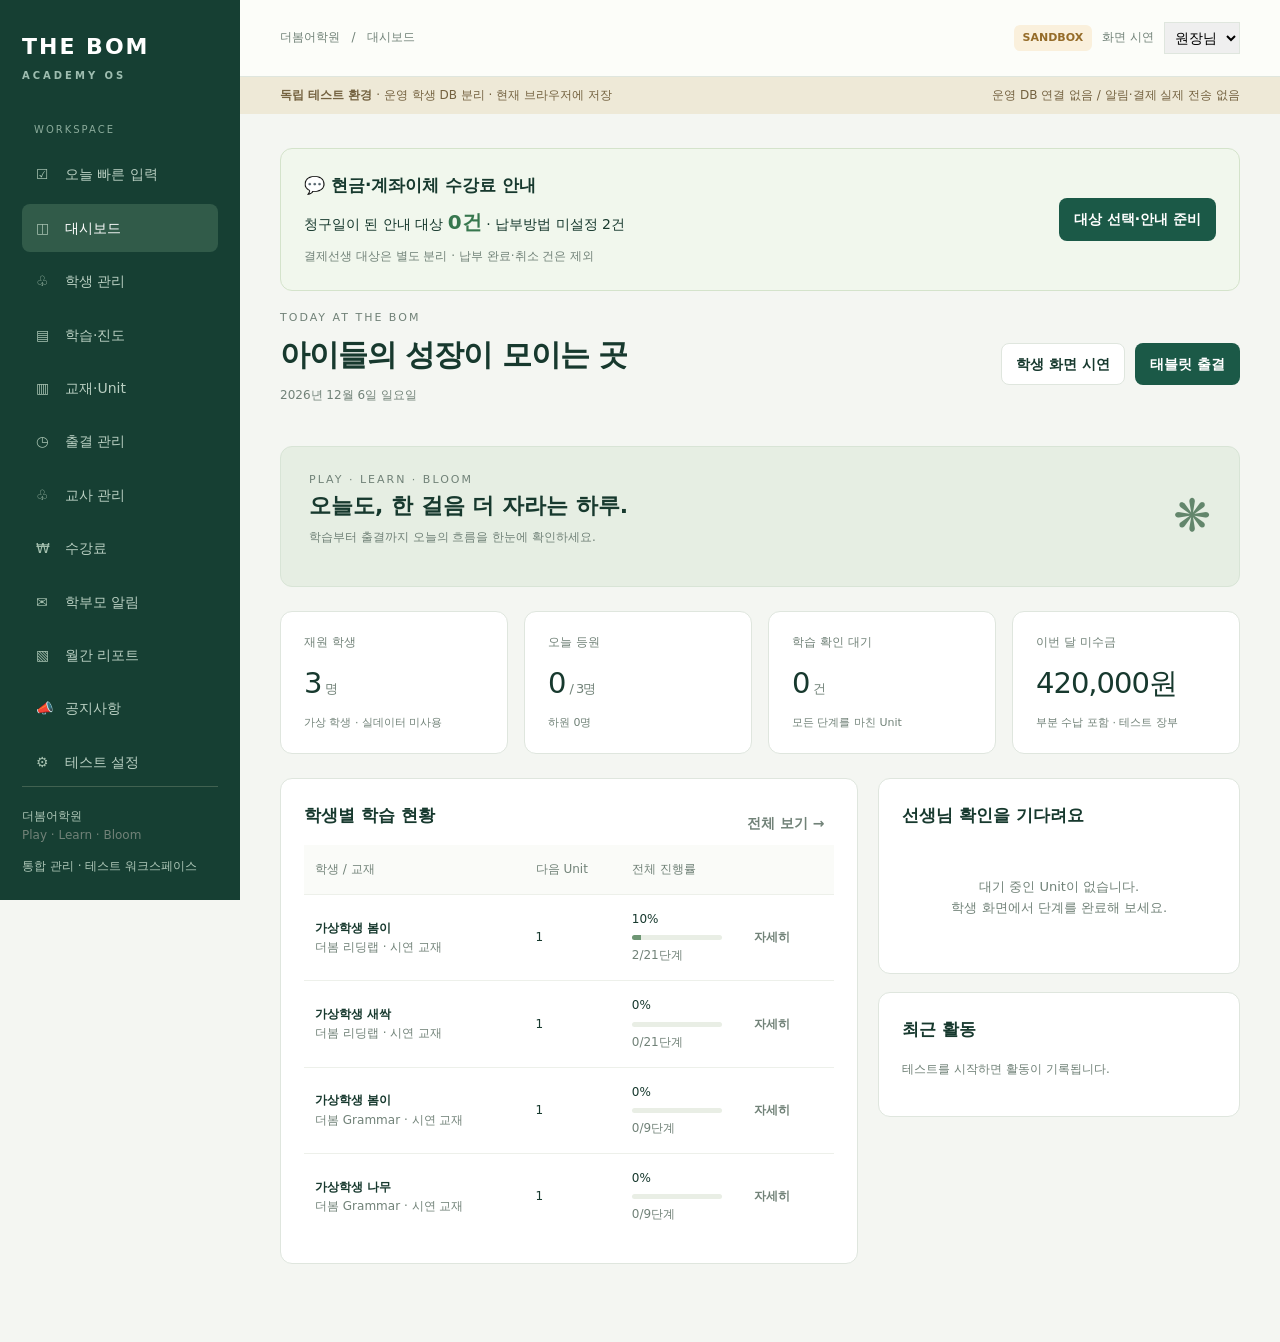
==== commit 2a6558fb: "Add owner-confirmed single test message preview and sending" ====
--- a/preview/academy-os/index.html
+++ b/preview/academy-os/index.html
@@ -1 +1 @@
-<!doctype html><html lang="ko"><head><meta charset="utf-8"><meta name="viewport" content="width=device-width,initial-scale=1"><meta name="theme-color" content="#1b5947"><meta http-equiv="Content-Security-Policy" content="default-src 'self'; connect-src 'self'; script-src 'self'; style-src 'self' 'unsafe-inline'; img-src 'self' data: blob:; media-src 'self' data: blob: https:; font-src 'self'; object-src 'none'; base-uri 'none'; form-action 'none'"><title>THE BOM ACADEMY OS · 테스트</title><link rel="stylesheet" href="styles.css?v=20261105solapi"></head><body><div id="root"></div><div id="toast" role="status" aria-live="polite"></div><dialog id="modal"></dialog><script type="module" src="app.mjs?v=20261105solapi"></script></body></html>
+<!doctype html><html lang="ko"><head><meta charset="utf-8"><meta name="viewport" content="width=device-width,initial-scale=1"><meta name="theme-color" content="#1b5947"><meta http-equiv="Content-Security-Policy" content="default-src 'self'; connect-src 'self'; script-src 'self'; style-src 'self' 'unsafe-inline'; img-src 'self' data: blob:; media-src 'self' data: blob: https:; font-src 'self'; object-src 'none'; base-uri 'none'; form-action 'none'"><title>THE BOM ACADEMY OS · 테스트</title><link rel="stylesheet" href="styles.css?v=20261105testsend"></head><body><div id="root"></div><div id="toast" role="status" aria-live="polite"></div><dialog id="modal"></dialog><script type="module" src="app.mjs?v=20261105testsend"></script></body></html>
